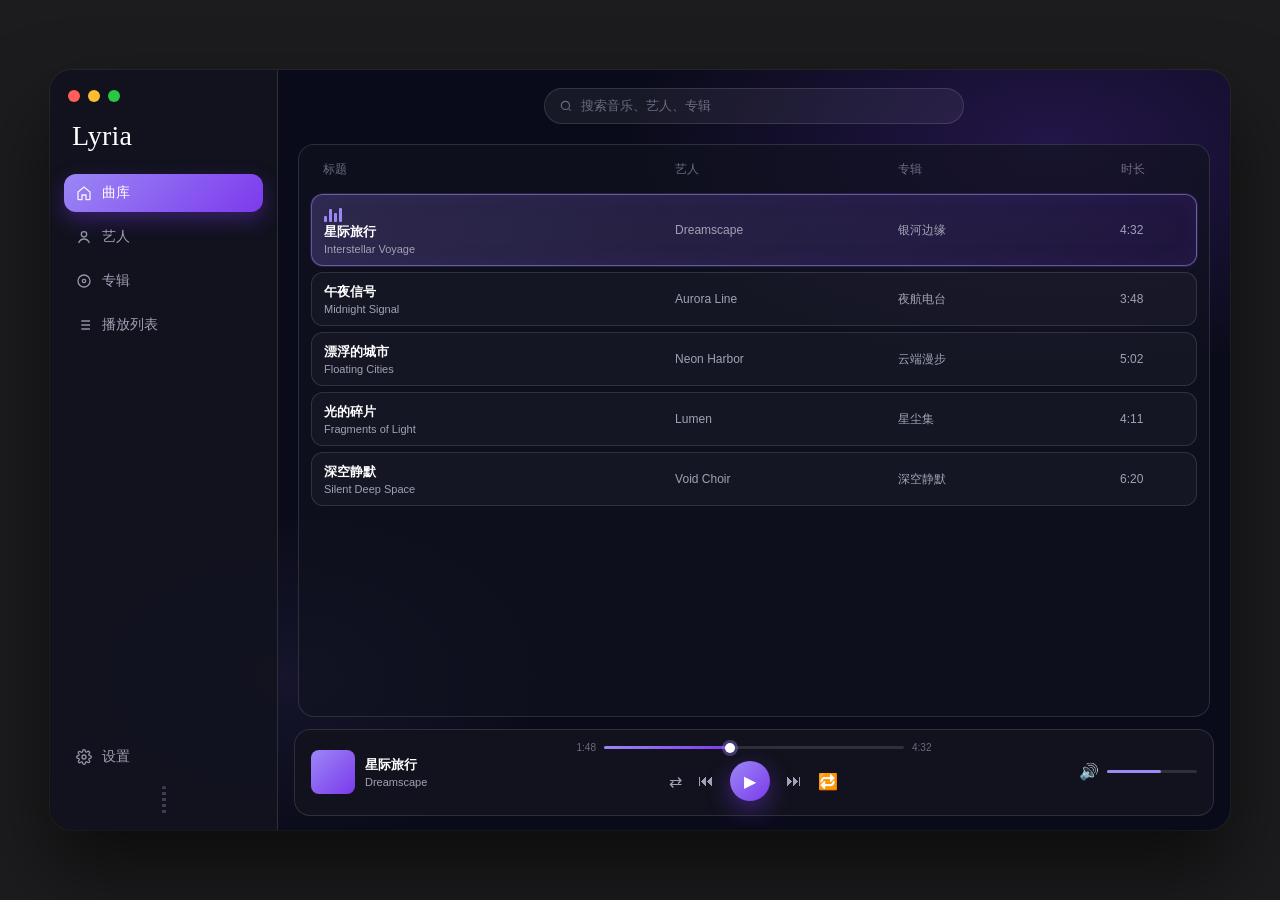
==== .design/ui-mocks/html/01-library.html @ 33b441ee "Initial Lyria checkout: static macOS shell, UI mocks, and docs - SwiftUI/AppKit static shell (librar" ====
<!DOCTYPE html><html><head><meta charset="utf-8"><link rel="stylesheet" href="theme.css"></head>
<body><div class="window"><aside class="sidebar">
  <div class="lights"><span class="r"></span><span class="y"></span><span class="g"></span></div>
  <div class="brand">Lyria</div>
  <div class="nav"><div class="nav-item active"><svg viewBox="0 0 24 24" fill="none" stroke="currentColor" stroke-width="2"><path d="M3 10.5 12 3l9 7.5V21a1 1 0 0 1-1 1h-5v-7H9v7H4a1 1 0 0 1-1-1v-10.5z"/></svg>曲库</div>
<div class="nav-item"><svg viewBox="0 0 24 24" fill="none" stroke="currentColor" stroke-width="2"><circle cx="12" cy="8" r="4"/><path d="M4 21c1.5-4 4.5-6 8-6s6.5 2 8 6"/></svg>艺人</div>
<div class="nav-item"><svg viewBox="0 0 24 24" fill="none" stroke="currentColor" stroke-width="2"><circle cx="12" cy="12" r="9"/><circle cx="12" cy="12" r="2.5"/></svg>专辑</div>
<div class="nav-item"><svg viewBox="0 0 24 24" fill="none" stroke="currentColor" stroke-width="2"><path d="M8 6h13M8 12h13M8 18h13M3 6h.01M3 12h.01M3 18h.01"/></svg>播放列表</div></div>
  <div class="nav-bottom">
    <div class="nav-item"><svg viewBox="0 0 24 24" fill="none" stroke="currentColor" stroke-width="2"><circle cx="12" cy="12" r="3"/><path d="M19.4 15a1.7 1.7 0 0 0 .3 1.8l.1.1a2 2 0 1 1-2.8 2.8l-.1-.1a1.7 1.7 0 0 0-1.8-.3 1.7 1.7 0 0 0-1 1.5V21a2 2 0 1 1-4 0v-.1a1.7 1.7 0 0 0-1-1.5 1.7 1.7 0 0 0-1.8.3l-.1.1a2 2 0 1 1-2.8-2.8l.1-.1a1.7 1.7 0 0 0 .3-1.8 1.7 1.7 0 0 0-1.5-1H3a2 2 0 1 1 0-4h.1a1.7 1.7 0 0 0 1.5-1 1.7 1.7 0 0 0-.3-1.8l-.1-.1a2 2 0 1 1 2.8-2.8l.1.1a1.7 1.7 0 0 0 1.8.3H9a1.7 1.7 0 0 0 1-1.5V3a2 2 0 1 1 4 0v.1a1.7 1.7 0 0 0 1 1.5 1.7 1.7 0 0 0 1.8-.3l.1-.1a2 2 0 1 1 2.8 2.8l-.1.1a1.7 1.7 0 0 0-.3 1.8V9c.3.6.9 1 1.5 1H21a2 2 0 1 1 0 4h-.1a1.7 1.7 0 0 0-1.5 1z"/></svg>设置</div>
    <div class="drag-hint"></div>
  </div>
</aside><div class="detail"><div class="search-wrap"><div class="search" style="color:var(--text3)"><svg width="14" height="14" viewBox="0 0 24 24" fill="none" stroke="currentColor" stroke-width="2"><circle cx="11" cy="11" r="7"/><path d="m20 20-3-3"/></svg><span>搜索音乐、艺人、专辑</span></div></div><div class="content"><div class="panel"><div class="row header"><div>标题</div><div>艺人</div><div>专辑</div><div>时长</div></div>
<div class="row track active">
          <div class="title-stack"><span class="eq"><i></i><i></i><i></i><i></i></span><div class="cn">星际旅行</div><div class="en">Interstellar Voyage</div></div>
          <div class="meta">Dreamscape</div><div class="meta">银河边缘</div><div class="meta">4:32</div></div>
<div class="row track">
          <div class="title-stack"><div class="cn">午夜信号</div><div class="en">Midnight Signal</div></div>
          <div class="meta">Aurora Line</div><div class="meta">夜航电台</div><div class="meta">3:48</div></div>
<div class="row track">
          <div class="title-stack"><div class="cn">漂浮的城市</div><div class="en">Floating Cities</div></div>
          <div class="meta">Neon Harbor</div><div class="meta">云端漫步</div><div class="meta">5:02</div></div>
<div class="row track">
          <div class="title-stack"><div class="cn">光的碎片</div><div class="en">Fragments of Light</div></div>
          <div class="meta">Lumen</div><div class="meta">星尘集</div><div class="meta">4:11</div></div>
<div class="row track">
          <div class="title-stack"><div class="cn">深空静默</div><div class="en">Silent Deep Space</div></div>
          <div class="meta">Void Choir</div><div class="meta">深空静默</div><div class="meta">6:20</div></div></div></div><div class="transport">
  <div class="np"><div class="cover"></div><div><div class="t">星际旅行</div><div class="a">Dreamscape</div></div></div>
  <div class="controls">
    <div class="prog"><span>1:48</span><div class="bar"><div class="fill"></div><div class="knob"></div></div><span>4:32</span></div>
    <div class="btns">
      <span>⇄</span><span>⏮</span><div class="play">▶</div><span>⏭</span><span>🔁</span>
    </div>
  </div>
  <div class="vol"><span>🔊</span><div class="slider"><div class="fill"></div></div></div>
</div></div></div></body></html>
---- .design/ui-mocks/html/theme.css ----
:root {
  --bg: #0a0b1a;
  --panel: #12131f;
  --panel2: #1a1b2e;
  --border: rgba(255,255,255,0.12);
  --border-strong: rgba(255,255,255,0.18);
  --text: #ffffff;
  --text2: #a1a1b5;
  --text3: #6b6b80;
  --a1: #9b87f5;
  --a2: #7c3aed;
  --grad: linear-gradient(135deg, #9b87f5 0%, #7c3aed 100%);
}
* { box-sizing: border-box; margin: 0; padding: 0; }
body {
  background: #1c1c1e;
  font-family: -apple-system, BlinkMacSystemFont, "SF Pro Text", "PingFang SC", Inter, sans-serif;
  color: var(--text);
  display: flex; align-items: center; justify-content: center;
  min-height: 100vh; padding: 40px;
}
.window {
  width: 1180px; height: 760px; border-radius: 22px; overflow: hidden;
  display: flex; background: var(--bg);
  box-shadow: 0 40px 80px rgba(0,0,0,.55), 0 0 0 1px rgba(255,255,255,.06);
  position: relative;
}
.window::before {
  content:""; position:absolute; inset:0; pointer-events:none;
  background:
    radial-gradient(ellipse 60% 50% at 85% 10%, rgba(124,58,237,.22), transparent 60%),
    radial-gradient(ellipse 40% 40% at 20% 80%, rgba(155,135,245,.08), transparent 55%);
  z-index: 0;
}
.sidebar, .detail { position: relative; z-index: 1; }
.sidebar {
  width: 228px; flex-shrink: 0; height: 100%;
  background: rgba(18,19,31,.92);
  border-right: 1px solid var(--border);
  display: flex; flex-direction: column; padding: 18px 14px 16px;
}
.lights { display:flex; gap:8px; padding: 2px 4px 18px; }
.lights span { width:12px; height:12px; border-radius:50%; display:block; }
.lights .r { background:#ff5f57; } .lights .y { background:#febc2e; } .lights .g { background:#28c840; }
.brand {
  font-family: "Iowan Old Style", "Palatino Linotype", Palatino, Georgia, serif;
  font-size: 28px; font-weight: 500; letter-spacing: .2px;
  padding: 0 8px 22px; color: #fff;
}
.nav { display:flex; flex-direction:column; gap:6px; flex:1; }
.nav-item {
  display:flex; align-items:center; gap:10px;
  padding: 10px 12px; border-radius: 12px;
  color: var(--text2); font-size: 14px; font-weight: 500;
}
.nav-item.active { background: var(--grad); color:#fff; box-shadow: 0 8px 20px rgba(124,58,237,.35); }
.nav-item svg { width:16px; height:16px; opacity:.9; }
.nav-bottom { margin-top:auto; display:flex; flex-direction:column; gap:10px; }
.drag-hint { align-self:center; width:4px; height:28px; border-radius:2px;
  background: repeating-linear-gradient(to bottom, var(--text3) 0 3px, transparent 3px 6px); opacity:.5; }
.detail { flex:1; display:flex; flex-direction:column; min-width:0; }
.search-wrap { padding: 18px 24px 8px; display:flex; justify-content:center; }
.search {
  width: 420px; height: 36px; border-radius: 999px;
  background: rgba(255,255,255,.06); border: 1px solid var(--border);
  display:flex; align-items:center; gap:8px; padding: 0 14px;
  color: var(--text3); font-size: 13px;
}
.content { flex:1; padding: 12px 20px 12px; overflow:hidden; min-height:0; }
.panel {
  height:100%; border-radius: 16px; border: 1px solid var(--border);
  background: rgba(18,19,31,.65); padding: 10px 12px; overflow:hidden;
}
.transport {
  margin: 0 16px 14px; border-radius: 16px; border: 1px solid var(--border);
  background: rgba(18,19,31,.9); padding: 12px 16px 14px;
  display:grid; grid-template-columns: 1fr 1.4fr 1fr; align-items:center; gap:12px;
}
.np { display:flex; align-items:center; gap:10px; }
.cover { width:44px; height:44px; border-radius:8px; background:var(--grad); }
.np .t { font-size:13px; font-weight:600; } .np .a { font-size:11px; color:var(--text2); margin-top:2px; }
.controls { display:flex; flex-direction:column; align-items:center; gap:8px; }
.prog { width:100%; display:flex; align-items:center; gap:8px; font-size:10px; color:var(--text3); }
.bar { flex:1; height:3px; background:rgba(255,255,255,.12); border-radius:2px; position:relative; }
.bar .fill { width:42%; height:100%; background:var(--grad); border-radius:2px; }
.bar .knob { position:absolute; left:42%; top:50%; width:10px; height:10px; border-radius:50%;
  background:#fff; transform:translate(-50%,-50%); box-shadow:0 0 0 3px rgba(155,135,245,.35); }
.btns { display:flex; align-items:center; gap:16px; color:var(--text2); }
.play { width:40px; height:40px; border-radius:50%; background:var(--grad);
  display:flex; align-items:center; justify-content:center; color:#fff;
  box-shadow: 0 8px 24px rgba(124,58,237,.45); }
.vol { display:flex; justify-content:flex-end; align-items:center; gap:8px; color:var(--text2); }
.vol .slider { width:90px; height:3px; background:rgba(255,255,255,.12); border-radius:2px; position:relative; }
.vol .slider .fill { width:60%; height:100%; background:var(--a1); border-radius:2px; }
.row {
  display:grid; grid-template-columns: 1.6fr 1fr 1fr 64px;
  align-items:center; gap:8px; padding: 10px 12px; border-radius: 12px;
  border: 1px solid transparent; margin-bottom:6px;
}
.row.header { color:var(--text3); font-size:12px; padding: 6px 12px 10px; border:none; }
.row.track { background: rgba(255,255,255,.03); border-color: var(--border); }
.row.track.active {
  background: linear-gradient(90deg, rgba(155,135,245,.22), rgba(124,58,237,.12));
  border-color: rgba(155,135,245,.55);
  box-shadow: 0 0 0 1px rgba(155,135,245,.15), inset 0 0 24px rgba(124,58,237,.08);
}
.title-stack .cn { font-size:13px; font-weight:600; }
.title-stack .en { font-size:11px; color:var(--text2); margin-top:2px; }
.meta { font-size:12px; color:var(--text2); }
.eq { width:18px; height:14px; display:inline-flex; gap:2px; align-items:flex-end; margin-right:8px; vertical-align:middle; }
.eq i { width:3px; background:var(--a1); border-radius:1px; display:block; }
.eq i:nth-child(1){height:40%} .eq i:nth-child(2){height:90%} .eq i:nth-child(3){height:60%} .eq i:nth-child(4){height:100%}
.grid { display:grid; grid-template-columns: repeat(4, 1fr); gap:16px; }
.card { border-radius:14px; border:1px solid var(--border); background:rgba(255,255,255,.03); overflow:hidden; }
.card .art { aspect-ratio:1; background:var(--grad); }
.card .body { padding:10px 12px 12px; }
.card .name { font-size:13px; font-weight:600; }
.card .sub { font-size:11px; color:var(--text2); margin-top:3px; }
.hero { display:flex; gap:20px; align-items:flex-end; margin-bottom:18px; }
.hero .big-art { width:160px; height:160px; border-radius:16px; background:var(--grad);
  box-shadow: 0 16px 40px rgba(124,58,237,.35); flex-shrink:0; }
.hero .info h1 { font-size:28px; font-weight:700; margin-bottom:6px; }
.hero .info .sub { color:var(--text2); font-size:13px; margin-bottom:14px; }
.actions { display:flex; gap:10px; }
.btn {
  height:32px; padding:0 14px; border-radius:999px; border:1px solid var(--border);
  background:rgba(255,255,255,.06); color:#fff; font-size:12px; font-weight:600;
  display:inline-flex; align-items:center; gap:6px;
}
.btn.primary { background:var(--grad); border-color:transparent; }
.empty {
  height:100%; display:flex; flex-direction:column; align-items:center; justify-content:center;
  color:var(--text2); gap:10px; text-align:center;
}
.empty h2 { color:#fff; font-size:18px; }
.empty p { font-size:13px; max-width:280px; line-height:1.5; }
.settings { display:flex; flex-direction:column; gap:12px; }
.setting {
  border:1px solid var(--border); border-radius:14px; background:rgba(255,255,255,.03);
  padding:14px 16px; display:flex; justify-content:space-between; align-items:center; gap:16px;
}
.setting .l .n { font-size:13px; font-weight:600; }
.setting .l .d { font-size:11px; color:var(--text2); margin-top:3px; }
.toggle { width:40px; height:22px; border-radius:999px; background:var(--grad); position:relative; }
.toggle::after { content:""; position:absolute; right:2px; top:2px; width:18px; height:18px; border-radius:50%; background:#fff; }
.toggle.off { background:rgba(255,255,255,.15); }
.toggle.off::after { right:auto; left:2px; }
.danger .n { color:#ff7b72; }
.popover {
  width: 320px; border-radius: 16px; overflow:hidden;
  background: var(--bg); border:1px solid var(--border);
  box-shadow: 0 20px 50px rgba(0,0,0,.5);
}
.queue-panel {
  position:absolute; right:20px; top:70px; bottom:110px; width:280px;
  border-radius:16px; border:1px solid var(--border); background:rgba(18,19,31,.96);
  padding:14px; z-index:5; display:flex; flex-direction:column; gap:8px;
}
.annot {
  width: 900px; background:#111; color:#ddd; border-radius:16px; padding:28px 32px;
  font-family: ui-monospace, SFMono-Regular, Menlo, monospace; font-size:13px; line-height:1.55;
  border:1px solid #333;
}
.annot h1 { font-size:18px; color:#fff; margin-bottom:12px; font-family: Inter, sans-serif; }
.annot li { margin: 6px 0 6px 18px; }
.annot code { color:#c4b5fd; }
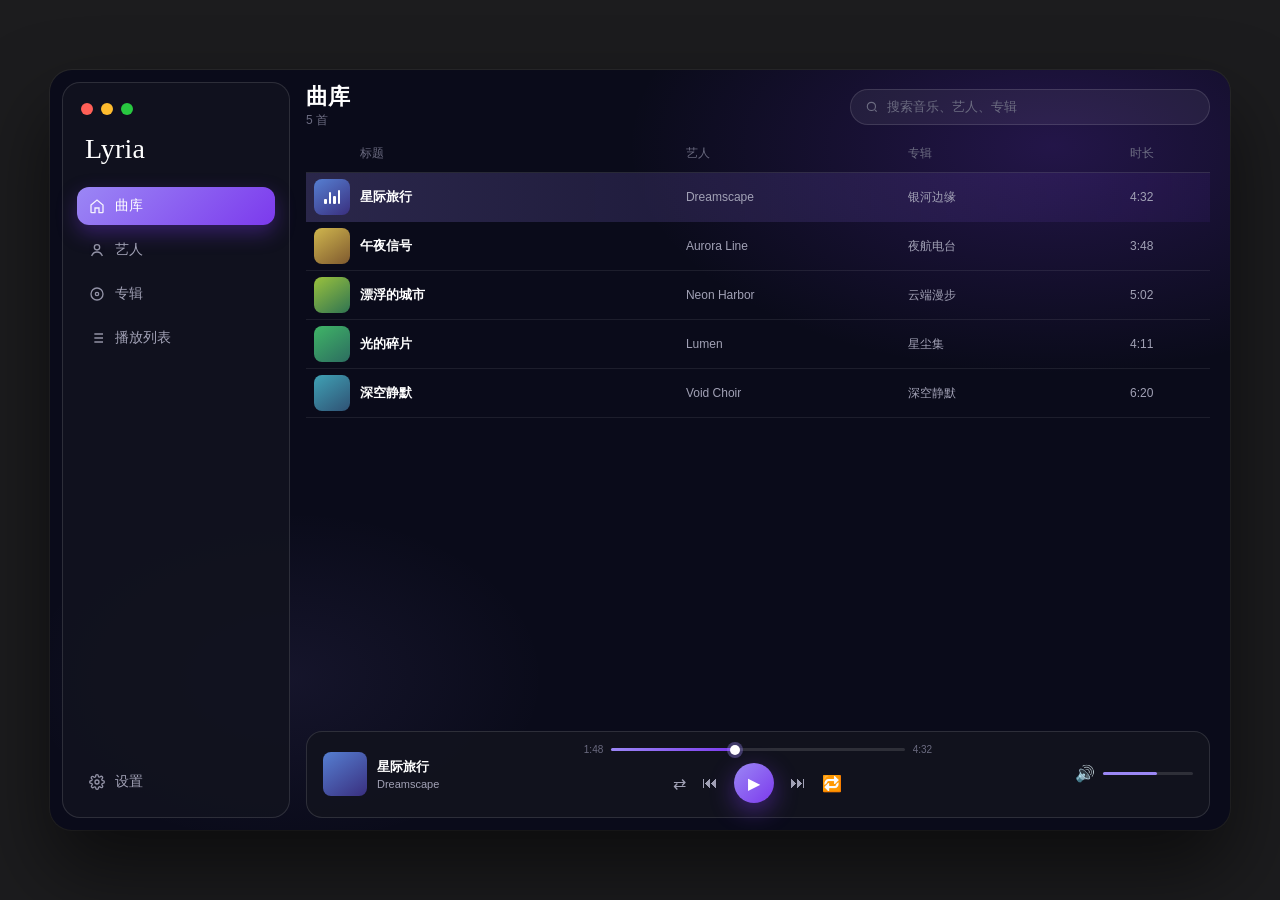
==== commit f02b8372: "Align the shell with the latest HTML prototype layout. The detail column now uses one page-head row " ====
--- a/.design/ui-mocks/html/01-library.html
+++ b/.design/ui-mocks/html/01-library.html
@@ -1,4 +1,4 @@
-<!DOCTYPE html><html><head><meta charset="utf-8"><link rel="stylesheet" href="theme.css"></head>
+<!DOCTYPE html><html><head><meta charset="utf-8"><link rel="stylesheet" href="theme.css?v=layout"></head>
 <body><div class="window"><aside class="sidebar">
   <div class="lights"><span class="r"></span><span class="y"></span><span class="g"></span></div>
   <div class="brand">Lyria</div>
@@ -8,24 +8,13 @@
 <div class="nav-item"><svg viewBox="0 0 24 24" fill="none" stroke="currentColor" stroke-width="2"><path d="M8 6h13M8 12h13M8 18h13M3 6h.01M3 12h.01M3 18h.01"/></svg>播放列表</div></div>
   <div class="nav-bottom">
     <div class="nav-item"><svg viewBox="0 0 24 24" fill="none" stroke="currentColor" stroke-width="2"><circle cx="12" cy="12" r="3"/><path d="M19.4 15a1.7 1.7 0 0 0 .3 1.8l.1.1a2 2 0 1 1-2.8 2.8l-.1-.1a1.7 1.7 0 0 0-1.8-.3 1.7 1.7 0 0 0-1 1.5V21a2 2 0 1 1-4 0v-.1a1.7 1.7 0 0 0-1-1.5 1.7 1.7 0 0 0-1.8.3l-.1.1a2 2 0 1 1-2.8-2.8l.1-.1a1.7 1.7 0 0 0 .3-1.8 1.7 1.7 0 0 0-1.5-1H3a2 2 0 1 1 0-4h.1a1.7 1.7 0 0 0 1.5-1 1.7 1.7 0 0 0-.3-1.8l-.1-.1a2 2 0 1 1 2.8-2.8l.1.1a1.7 1.7 0 0 0 1.8.3H9a1.7 1.7 0 0 0 1-1.5V3a2 2 0 1 1 4 0v.1a1.7 1.7 0 0 0 1 1.5 1.7 1.7 0 0 0 1.8-.3l.1-.1a2 2 0 1 1 2.8 2.8l-.1.1a1.7 1.7 0 0 0-.3 1.8V9c.3.6.9 1 1.5 1H21a2 2 0 1 1 0 4h-.1a1.7 1.7 0 0 0-1.5 1z"/></svg>设置</div>
-    <div class="drag-hint"></div>
   </div>
-</aside><div class="detail"><div class="search-wrap"><div class="search" style="color:var(--text3)"><svg width="14" height="14" viewBox="0 0 24 24" fill="none" stroke="currentColor" stroke-width="2"><circle cx="11" cy="11" r="7"/><path d="m20 20-3-3"/></svg><span>搜索音乐、艺人、专辑</span></div></div><div class="content"><div class="panel"><div class="row header"><div>标题</div><div>艺人</div><div>专辑</div><div>时长</div></div>
-<div class="row track active">
-          <div class="title-stack"><span class="eq"><i></i><i></i><i></i><i></i></span><div class="cn">星际旅行</div><div class="en">Interstellar Voyage</div></div>
-          <div class="meta">Dreamscape</div><div class="meta">银河边缘</div><div class="meta">4:32</div></div>
-<div class="row track">
-          <div class="title-stack"><div class="cn">午夜信号</div><div class="en">Midnight Signal</div></div>
-          <div class="meta">Aurora Line</div><div class="meta">夜航电台</div><div class="meta">3:48</div></div>
-<div class="row track">
-          <div class="title-stack"><div class="cn">漂浮的城市</div><div class="en">Floating Cities</div></div>
-          <div class="meta">Neon Harbor</div><div class="meta">云端漫步</div><div class="meta">5:02</div></div>
-<div class="row track">
-          <div class="title-stack"><div class="cn">光的碎片</div><div class="en">Fragments of Light</div></div>
-          <div class="meta">Lumen</div><div class="meta">星尘集</div><div class="meta">4:11</div></div>
-<div class="row track">
-          <div class="title-stack"><div class="cn">深空静默</div><div class="en">Silent Deep Space</div></div>
-          <div class="meta">Void Choir</div><div class="meta">深空静默</div><div class="meta">6:20</div></div></div></div><div class="transport">
+</aside><div class="detail"><div class="page-head"><div class="page-title"><div class="nav-line"><h1>曲库</h1></div><span class="page-meta">5 首</span></div><div class="search" style="color:var(--text3)"><svg width="14" height="14" viewBox="0 0 24 24" fill="none" stroke="currentColor" stroke-width="2"><circle cx="11" cy="11" r="7"/><path d="m20 20-3-3"/></svg><span>搜索音乐、艺人、专辑</span></div></div><div class="content"><div class="panel"><div class="row header"><div class="title-cell"><span class="cover-gap"></span><span>标题</span></div><div>艺人</div><div>专辑</div><div>时长</div></div>
+<div class="row track active"><div class="title-cell"><span class="cover-sm" style="background:linear-gradient(145deg, hsl(220 58% 58%), hsl(248 46% 34%))"><span class="eq"><i></i><i></i><i></i><i></i></span></span><div class="title-stack"><div class="cn">星际旅行</div></div></div><div class="meta">Dreamscape</div><div class="meta">银河边缘</div><div class="meta">4:32</div></div>
+<div class="row track"><div class="title-cell"><span class="cover-sm" style="background:linear-gradient(145deg, hsl(48 58% 56%), hsl(32 46% 34%))"></span><div class="title-stack"><div class="cn">午夜信号</div></div></div><div class="meta">Aurora Line</div><div class="meta">夜航电台</div><div class="meta">3:48</div></div>
+<div class="row track"><div class="title-cell"><span class="cover-sm" style="background:linear-gradient(145deg, hsl(78 52% 50%), hsl(150 42% 32%))"></span><div class="title-stack"><div class="cn">漂浮的城市</div></div></div><div class="meta">Neon Harbor</div><div class="meta">云端漫步</div><div class="meta">5:02</div></div>
+<div class="row track"><div class="title-cell"><span class="cover-sm" style="background:linear-gradient(145deg, hsl(140 48% 48%), hsl(168 42% 30%))"></span><div class="title-stack"><div class="cn">光的碎片</div></div></div><div class="meta">Lumen</div><div class="meta">星尘集</div><div class="meta">4:11</div></div>
+<div class="row track"><div class="title-cell"><span class="cover-sm" style="background:linear-gradient(145deg, hsl(190 48% 48%), hsl(210 42% 32%))"></span><div class="title-stack"><div class="cn">深空静默</div></div></div><div class="meta">Void Choir</div><div class="meta">深空静默</div><div class="meta">6:20</div></div></div></div><div class="transport">
   <div class="np"><div class="cover"></div><div><div class="t">星际旅行</div><div class="a">Dreamscape</div></div></div>
   <div class="controls">
     <div class="prog"><span>1:48</span><div class="bar"><div class="fill"></div><div class="knob"></div></div><span>4:32</span></div>
--- a/.design/ui-mocks/html/theme.css
+++ b/.design/ui-mocks/html/theme.css
@@ -34,9 +34,12 @@
 }
 .sidebar, .detail { position: relative; z-index: 1; }
 .sidebar {
-  width: 228px; flex-shrink: 0; height: 100%;
+  width: 228px; flex-shrink: 0;
+  margin: 12px;
+  height: calc(100% - 24px);
+  border-radius: 18px;
+  border: 1px solid var(--border);
   background: rgba(18,19,31,.92);
-  border-right: 1px solid var(--border);
   display: flex; flex-direction: column; padding: 18px 14px 16px;
 }
 .lights { display:flex; gap:8px; padding: 2px 4px 18px; }
@@ -56,28 +59,35 @@
 .nav-item.active { background: var(--grad); color:#fff; box-shadow: 0 8px 20px rgba(124,58,237,.35); }
 .nav-item svg { width:16px; height:16px; opacity:.9; }
 .nav-bottom { margin-top:auto; display:flex; flex-direction:column; gap:10px; }
-.drag-hint { align-self:center; width:4px; height:28px; border-radius:2px;
-  background: repeating-linear-gradient(to bottom, var(--text3) 0 3px, transparent 3px 6px); opacity:.5; }
-.detail { flex:1; display:flex; flex-direction:column; min-width:0; }
-.search-wrap { padding: 18px 24px 8px; display:flex; justify-content:center; }
+.detail { flex:1; display:flex; flex-direction:column; min-width:0; padding: 12px 16px 12px 0; }
+.page-head { display:flex; align-items:center; gap:16px; padding: 2px 4px 10px; }
+.page-title { min-width:0; display:flex; flex-direction:column; align-items:flex-start; }
+.nav-line { min-width:0; display:flex; align-items:center; }
+.nav-back {
+  width:22px; height:22px; flex:none; display:inline-flex; align-items:center; justify-content:center;
+  margin: 0 2px 0 -4px; color: var(--text2);
+}
+.nav-back svg { width:18px; height:18px; }
+.page-title h1 { margin:0; font-size:22px; font-weight:650; letter-spacing:-.02em; line-height:1.2; }
+.page-meta { display:block; margin-top:2px; color:var(--text3); font-size:12px; min-height:16px; }
+.page-title:has(.nav-back) .page-meta { margin-left:20px; }
 .search {
-  width: 420px; height: 36px; border-radius: 999px;
+  height: 36px; border-radius: 999px;
   background: rgba(255,255,255,.06); border: 1px solid var(--border);
   display:flex; align-items:center; gap:8px; padding: 0 14px;
   color: var(--text3); font-size: 13px;
 }
-.content { flex:1; padding: 12px 20px 12px; overflow:hidden; min-height:0; }
-.panel {
-  height:100%; border-radius: 16px; border: 1px solid var(--border);
-  background: rgba(18,19,31,.65); padding: 10px 12px; overflow:hidden;
-}
+.page-head .search { width: min(360px, 46%); margin-left: auto; flex: none; }
+.content { flex:1; padding: 0 4px 4px; overflow:hidden; min-height:0; }
+.panel { height:100%; border:none; background:transparent; border-radius:0; padding:0; overflow:hidden; }
 .transport {
-  margin: 0 16px 14px; border-radius: 16px; border: 1px solid var(--border);
+  margin: 8px 4px 0; border-radius: 16px; border: 1px solid var(--border);
   background: rgba(18,19,31,.9); padding: 12px 16px 14px;
   display:grid; grid-template-columns: 1fr 1.4fr 1fr; align-items:center; gap:12px;
 }
 .np { display:flex; align-items:center; gap:10px; }
 .cover { width:44px; height:44px; border-radius:8px; background:var(--grad); }
+.np > .cover { background: linear-gradient(145deg, hsl(220 58% 58%), hsl(248 46% 34%)); }
 .np .t { font-size:13px; font-weight:600; } .np .a { font-size:11px; color:var(--text2); margin-top:2px; }
 .controls { display:flex; flex-direction:column; align-items:center; gap:8px; }
 .prog { width:100%; display:flex; align-items:center; gap:8px; font-size:10px; color:var(--text3); }
@@ -93,17 +103,25 @@
 .vol .slider { width:90px; height:3px; background:rgba(255,255,255,.12); border-radius:2px; position:relative; }
 .vol .slider .fill { width:60%; height:100%; background:var(--a1); border-radius:2px; }
 .row {
-  display:grid; grid-template-columns: 1.6fr 1fr 1fr 64px;
-  align-items:center; gap:8px; padding: 10px 12px; border-radius: 12px;
-  border: 1px solid transparent; margin-bottom:6px;
+  display:grid; grid-template-columns: minmax(0, 1.7fr) minmax(0, 1fr) minmax(0, 1fr) 72px;
+  align-items:center; gap:8px; padding: 6px 8px; border-radius: 0;
+  border: none; border-bottom: 1px solid rgba(255,255,255,.08); margin-bottom: 0;
 }
-.row.header { color:var(--text3); font-size:12px; padding: 6px 12px 10px; border:none; }
-.row.track { background: rgba(255,255,255,.03); border-color: var(--border); }
+.row.header { color:var(--text3); font-size:12px; padding: 6px 8px 10px; border-bottom-color: rgba(255,255,255,.12); }
+.row.track { background: transparent; }
 .row.track.active {
-  background: linear-gradient(90deg, rgba(155,135,245,.22), rgba(124,58,237,.12));
-  border-color: rgba(155,135,245,.55);
-  box-shadow: 0 0 0 1px rgba(155,135,245,.15), inset 0 0 24px rgba(124,58,237,.08);
+  background: linear-gradient(90deg, rgba(155,135,245,.22), rgba(124,58,237,.08));
+  border-bottom-color: transparent;
+  box-shadow: none;
 }
+.title-cell { display:flex; align-items:center; gap:10px; min-width:0; }
+.cover-gap { width:36px; flex:none; }
+.cover-sm {
+  width:36px; height:36px; border-radius:8px; flex:none;
+  display:flex; align-items:center; justify-content:center;
+}
+.cover-sm .eq { width:16px; height:14px; margin:0; }
+.cover-sm .eq i { background:#fff; }
 .title-stack .cn { font-size:13px; font-weight:600; }
 .title-stack .en { font-size:11px; color:var(--text2); margin-top:2px; }
 .meta { font-size:12px; color:var(--text2); }
@@ -113,6 +131,14 @@
 .grid { display:grid; grid-template-columns: repeat(4, 1fr); gap:16px; }
 .card { border-radius:14px; border:1px solid var(--border); background:rgba(255,255,255,.03); overflow:hidden; }
 .card .art { aspect-ratio:1; background:var(--grad); }
+.grid > .card:nth-child(8n+1) .art { background: linear-gradient(145deg, hsl(262 58% 62%), hsl(280 46% 36%)); }
+.grid > .card:nth-child(8n+2) .art { background: linear-gradient(145deg, hsl(220 58% 58%), hsl(248 46% 34%)); }
+.grid > .card:nth-child(8n+3) .art { background: linear-gradient(145deg, hsl(48 58% 56%), hsl(32 46% 34%)); }
+.grid > .card:nth-child(8n+4) .art { background: linear-gradient(145deg, hsl(78 52% 50%), hsl(150 42% 32%)); }
+.grid > .card:nth-child(8n+5) .art { background: linear-gradient(145deg, hsl(168 48% 48%), hsl(190 42% 30%)); }
+.grid > .card:nth-child(8n+6) .art { background: linear-gradient(145deg, hsl(200 52% 54%), hsl(230 42% 34%)); }
+.grid > .card:nth-child(8n+7) .art { background: linear-gradient(145deg, hsl(330 48% 58%), hsl(350 42% 36%)); }
+.grid > .card:nth-child(8n+8) .art { background: linear-gradient(145deg, hsl(20 55% 56%), hsl(8 42% 34%)); }
 .card .body { padding:10px 12px 12px; }
 .card .name { font-size:13px; font-weight:600; }
 .card .sub { font-size:11px; color:var(--text2); margin-top:3px; }
